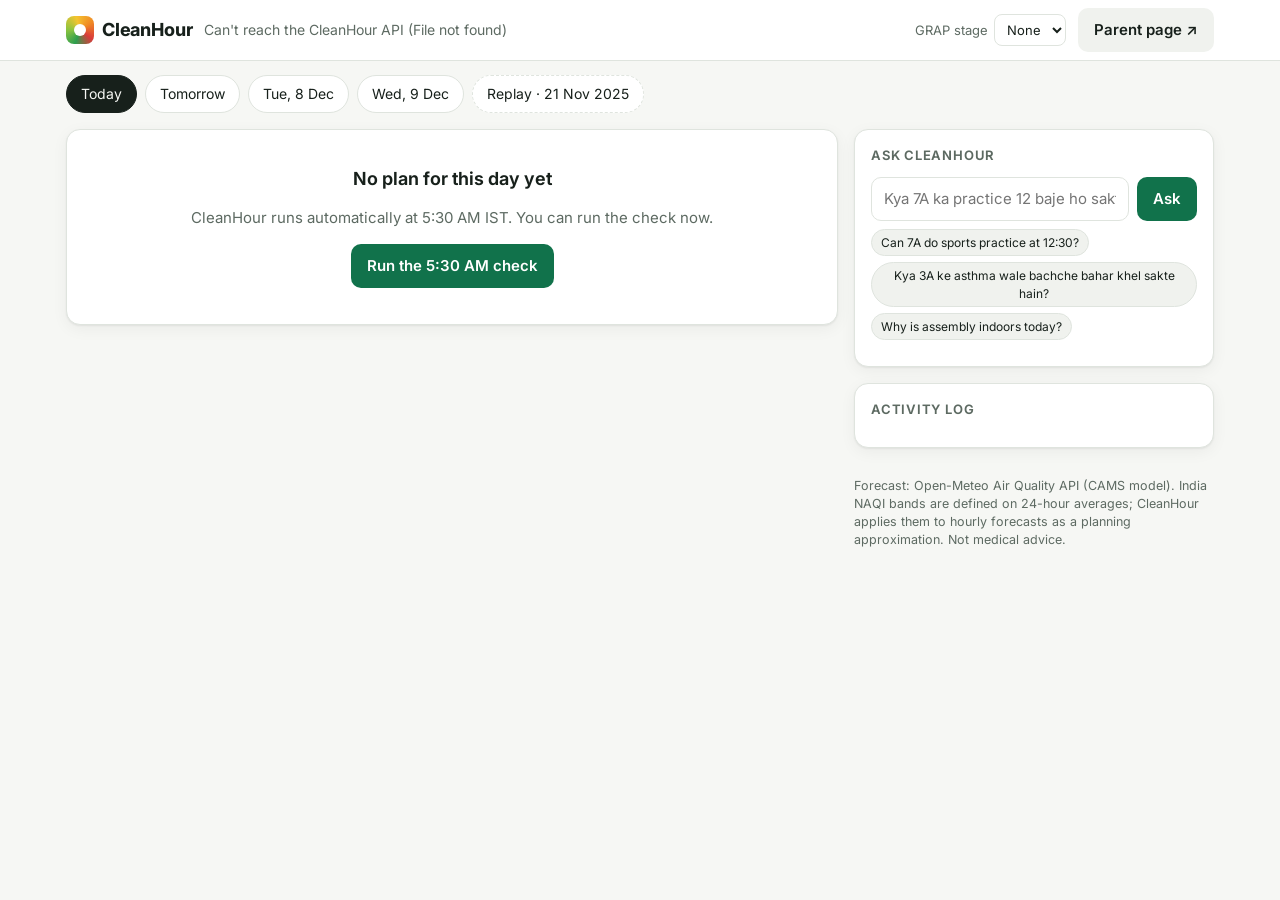
==== frontend/console.html @ 099641ad "Build CleanHour: forecast-driven school timetable planner - Optimizer moves PE into the cleanest fea" ====
<!doctype html>
<html lang="en">
<head>
  <meta charset="utf-8">
  <meta name="viewport" content="width=device-width, initial-scale=1">
  <title>CleanHour · Principal console</title>
  <meta name="description" content="CleanHour moves school outdoor time into the cleanest hour of the day.">
  <link rel="preconnect" href="https://fonts.googleapis.com">
  <link href="https://fonts.googleapis.com/css2?family=Inter:wght@400;600;700;800&family=Noto+Sans+Devanagari:wght@400;600;700&display=swap" rel="stylesheet">
  <link rel="stylesheet" href="styles.css">
  <script src="config.js"></script>
</head>
<body>
  <header class="topbar">
    <div class="wrap">
      <a class="logo" href="./"><span class="logo-mark"></span>CleanHour</a>
      <span class="school-name" id="schoolName">Loading…</span>
      <span class="spacer"></span>
      <label class="grap">GRAP stage
        <select id="grap" aria-label="GRAP stage in force">
          <option value="0">None</option><option value="1">I</option><option value="2">II</option>
          <option value="3">III</option><option value="4">IV</option>
        </select>
      </label>
      <a class="btn" id="parentLink" href="parent.html" target="_blank" rel="noopener">Parent page ↗</a>
    </div>
  </header>

  <main class="wrap">
    <nav class="days" id="days" aria-label="Choose a day"></nav>

    <div class="grid">
      <div class="stack">
        <section class="card hero" id="hero"></section>

        <section class="card" id="airCard">
          <h2>Forecast PM2.5 by period <span style="text-transform:none;letter-spacing:0">(µg/m³)</span></h2>
          <div class="strip" id="strip"></div>
          <div class="legend" id="legend"></div>
          <p class="note" id="forecastSource"></p>
        </section>

        <section class="card" id="ttCard">
          <div class="tt-head">
            <h2>Timetable</h2>
            <div class="seg" role="group" aria-label="Timetable view">
              <button id="viewBefore" aria-pressed="false">Before</button>
              <button id="viewAfter" aria-pressed="true">CleanHour plan</button>
            </div>
          </div>
          <div class="tt-scroll"><table class="tt" id="tt"></table></div>
          <p class="note">Green: PE outdoors in acceptable air · Red: outdoors in air the rules don't allow · Purple: moved indoors.</p>
        </section>

        <section class="card" id="changesCard">
          <h2>What changed and why</h2>
          <div id="changes"></div>
        </section>
      </div>

      <aside class="stack">
        <section class="card" id="approveCard">
          <h2>Today's call</h2>
          <ul class="brief" id="brief"></ul>
          <div class="tabs" role="group" aria-label="Notice language">
            <button id="langHi" aria-pressed="true">हिंदी</button>
            <button id="langEn" aria-pressed="false">English</button>
          </div>
          <div class="notice" id="notice"></div>
          <div class="src" id="noticeSrc"></div>
          <div class="actions" id="actions"></div>
        </section>

        <section class="card">
          <h2>Ask CleanHour</h2>
          <form class="ask" id="askForm">
            <input id="askInput" placeholder="Kya 7A ka practice 12 baje ho sakta hai?" autocomplete="off">
            <button class="btn primary" type="submit">Ask</button>
          </form>
          <div class="suggest" id="suggest"></div>
          <div class="answer" id="answer"></div>
        </section>

        <section class="card">
          <h2>Activity log</h2>
          <ul class="log" id="log"></ul>
        </section>

        <p class="note">Forecast: Open-Meteo Air Quality API (CAMS model). India NAQI bands are defined on 24-hour
          averages; CleanHour applies them to hourly forecasts as a planning approximation. Not medical advice.</p>
      </aside>
    </div>
  </main>
  <div class="toast hidden" id="toast" role="status"></div>
  <script src="app.js"></script>
</body>
</html>
---- frontend/styles.css ----
:root {
  --bg: #f6f7f4;
  --surface: #ffffff;
  --surface-2: #f0f2ee;
  --text: #17201b;
  --muted: #5d6a62;
  --line: #dfe4de;
  --brand: #11724b;
  --brand-ink: #ffffff;
  --accent: #0f5c3d;
  --warn: #b5470f;
  --danger: #b42318;
  --info: #2a5db0;
  --radius: 14px;
  --shadow: 0 1px 2px rgba(16, 24, 20, .06), 0 4px 16px rgba(16, 24, 20, .05);
  --font: "Inter", "Noto Sans Devanagari", system-ui, -apple-system, "Segoe UI", Roboto, sans-serif;
}

@media (prefers-color-scheme: dark) {
  :root {
    --bg: #0f1412;
    --surface: #161d1a;
    --surface-2: #1d2622;
    --text: #e8eee9;
    --muted: #9aa8a0;
    --line: #2a3530;
    --brand: #2fa774;
    --brand-ink: #06120c;
    --accent: #7fd6ac;
    --shadow: none;
  }
}

* { box-sizing: border-box; }
html, body { margin: 0; }
body { background: var(--bg); color: var(--text); font-family: var(--font); font-size: 15px; line-height: 1.45; }
a { color: var(--brand); }
button { font: inherit; cursor: pointer; }
.wrap { max-width: 1180px; margin: 0 auto; padding: 0 16px; }

/* Top bar */
.topbar { background: var(--surface); border-bottom: 1px solid var(--line); position: sticky; top: 0; z-index: 5; }
.topbar .wrap { display: flex; align-items: center; gap: 12px; min-height: 60px; flex-wrap: wrap; padding-top: 8px; padding-bottom: 8px; }
.logo { display: flex; align-items: center; gap: 8px; font-weight: 750; font-size: 18px; letter-spacing: -.01em; color: var(--text); text-decoration: none; }
.logo-mark { width: 28px; height: 28px; border-radius: 8px; background: conic-gradient(from 200deg, #2e9e4f, #8cc43f, #f4c430, #f08a24, #d93b3b, #2e9e4f); display: grid; place-items: center; }
.logo-mark::after { content: ""; width: 12px; height: 12px; background: var(--surface); border-radius: 50%; }
.school-name { color: var(--muted); font-size: 14px; }
.spacer { flex: 1; }

.grap { display: flex; align-items: center; gap: 6px; font-size: 13px; color: var(--muted); }
.grap select { font: inherit; padding: 6px 8px; border-radius: 8px; border: 1px solid var(--line); background: var(--surface); color: var(--text); }

/* Day chips */
.days { display: flex; gap: 8px; overflow-x: auto; padding: 14px 0 6px; scrollbar-width: none; }
.chip { flex: none; border: 1px solid var(--line); background: var(--surface); color: var(--text); padding: 8px 14px; border-radius: 999px; font-size: 14px; }
.chip[aria-pressed="true"] { background: var(--text); color: var(--bg); border-color: var(--text); }
.chip.replay { border-style: dashed; }

.btn { border: 0; border-radius: 10px; padding: 11px 16px; font-weight: 600; background: var(--surface-2); color: var(--text); display: inline-flex; gap: 8px; align-items: center; justify-content: center; text-decoration: none; }
.btn.primary { background: var(--brand); color: var(--brand-ink); }
.btn.whatsapp { background: #1fa855; color: #fff; }
.btn:disabled { opacity: .55; cursor: progress; }
.btn.block { width: 100%; }

/* Layout */
.grid { display: grid; grid-template-columns: minmax(0, 1fr) 360px; gap: 16px; padding: 10px 0 40px; }
@media (max-width: 920px) { .grid { grid-template-columns: minmax(0, 1fr); } }
.card { background: var(--surface); border: 1px solid var(--line); border-radius: var(--radius); box-shadow: var(--shadow); padding: 16px; }
.card h2 { font-size: 13px; text-transform: uppercase; letter-spacing: .06em; color: var(--muted); margin: 0 0 12px; font-weight: 650; }
.stack { display: grid; grid-template-columns: minmax(0, 1fr); gap: 16px; align-content: start; min-width: 0; }

/* Hero */
.hero { padding: 0; overflow: hidden; }
.hero-band { padding: 18px 18px 16px; color: #fff; display: flex; gap: 14px; align-items: center; flex-wrap: wrap; }
.hero-band .flag { width: 46px; height: 46px; border-radius: 12px; background: rgba(255,255,255,.22); display: grid; place-items: center; font-size: 24px; }
.hero-band .title { font-size: 22px; font-weight: 750; letter-spacing: -.01em; }
.hero-band .sub { opacity: .92; font-size: 14px; }
.status-pill { margin-left: auto; background: rgba(255,255,255,.2); border: 1px solid rgba(255,255,255,.35); padding: 5px 11px; border-radius: 999px; font-size: 13px; font-weight: 600; }
.metrics { display: grid; grid-template-columns: repeat(4, minmax(0, 1fr)); border-top: 1px solid var(--line); }
@media (max-width: 640px) { .metrics { grid-template-columns: repeat(2, minmax(0, 1fr)); } }
.metric { padding: 14px 16px; border-right: 1px solid var(--line); border-bottom: 1px solid var(--line); }
.metric .v { font-size: 24px; font-weight: 750; letter-spacing: -.02em; }
.metric .l { font-size: 12.5px; color: var(--muted); }
.metric .v.good { color: var(--brand); }

/* Air strip */
.strip { display: grid; grid-template-columns: repeat(10, minmax(0, 1fr)); gap: 6px; align-items: end; height: 150px; }
.bar { display: flex; flex-direction: column; justify-content: flex-end; align-items: stretch; height: 100%; text-align: center; }
.bar .fill { border-radius: 6px 6px 3px 3px; min-height: 6px; position: relative; }
.bar .val { font-size: 12px; font-weight: 650; margin-bottom: 3px; }
.bar .lbl { font-size: 11px; color: var(--muted); margin-top: 5px; line-height: 1.15; }
.legend { display: flex; flex-wrap: wrap; gap: 10px; margin-top: 12px; font-size: 12px; color: var(--muted); }
.legend span::before { content: ""; display: inline-block; width: 10px; height: 10px; border-radius: 3px; margin-right: 5px; background: var(--c); vertical-align: -1px; }

/* Timetable */
.tt-head { display: flex; align-items: center; gap: 10px; margin-bottom: 12px; flex-wrap: wrap; }
.tt-head h2 { margin: 0; }
.seg { display: inline-flex; border: 1px solid var(--line); border-radius: 10px; overflow: hidden; margin-left: auto; }
.seg button { border: 0; background: transparent; color: var(--muted); padding: 7px 12px; font-size: 13px; }
.seg button[aria-pressed="true"] { background: var(--surface-2); color: var(--text); font-weight: 650; }
.tt-scroll { overflow-x: auto; margin: 0 -16px; padding: 0 16px; }
table.tt { border-collapse: separate; border-spacing: 4px; min-width: 860px; width: 100%; }
.tt th { font-size: 11.5px; color: var(--muted); font-weight: 600; text-align: left; padding: 2px 4px; }
.tt th .pm { display: block; font-weight: 700; font-size: 11px; }
.tt td { background: var(--surface-2); border-radius: 8px; padding: 6px 7px; font-size: 12.5px; vertical-align: top; min-width: 76px; }
.tt td.cls { background: transparent; font-weight: 750; font-size: 14px; min-width: 40px; }
.tt td .t { display: block; color: var(--muted); font-size: 11px; }
.tt td.out { background: #e3f4ea; box-shadow: inset 0 0 0 1.5px #2e9e4f; }
.tt td.bad { background: #fde7e4; box-shadow: inset 0 0 0 1.5px #d93b3b; }
.tt td.indoor { background: #ece9fb; box-shadow: inset 0 0 0 1.5px #6d5bd0; }
.tt td.swapped { box-shadow: inset 0 0 0 1.5px var(--line); }
.tt td .tag { display: inline-block; margin-top: 3px; font-size: 10.5px; font-weight: 700; padding: 1px 6px; border-radius: 6px; background: var(--surface); }
@media (prefers-color-scheme: dark) {
  .tt td.out { background: #173527; }
  .tt td.bad { background: #3d1c1a; }
  .tt td.indoor { background: #2a2547; }
}

/* Changes */
.change { display: grid; grid-template-columns: 34px minmax(0, 1fr); gap: 10px; padding: 12px 0; border-top: 1px solid var(--line); }
.change:first-of-type { border-top: 0; padding-top: 0; }
.change .ic { width: 34px; height: 34px; border-radius: 10px; display: grid; place-items: center; font-size: 17px; background: var(--surface-2); }
.change .h { font-weight: 650; }
.change .d { color: var(--muted); font-size: 13.5px; }
.rules { display: flex; flex-wrap: wrap; gap: 6px; margin-top: 6px; }
.rule { font-size: 12px; padding: 3px 8px; border-radius: 6px; background: var(--surface-2); border: 1px solid var(--line); }
.rule.reg { background: #fff1e6; border-color: #f0b088; color: #8a3a0c; }
@media (prefers-color-scheme: dark) { .rule.reg { background: #3a2414; border-color: #7a4520; color: #ffc89e; } }
.skip { font-size: 12px; color: var(--muted); margin-top: 4px; }

/* Approve panel */
.brief { margin: 0 0 14px; padding-left: 18px; }
.brief li { margin: 3px 0; }
.tabs { display: flex; gap: 6px; margin-bottom: 8px; }
.tabs button { border: 1px solid var(--line); background: var(--surface); color: var(--muted); padding: 5px 10px; border-radius: 8px; font-size: 13px; }
.tabs button[aria-pressed="true"] { color: var(--text); border-color: var(--text); font-weight: 650; }
.notice { white-space: pre-wrap; background: var(--surface-2); border-radius: 10px; padding: 12px; font-size: 14px; max-height: 320px; overflow: auto; }
.src { font-size: 12px; color: var(--muted); margin: 6px 0 14px; }
.actions { display: grid; gap: 8px; }
audio { width: 100%; margin-top: 4px; }

/* Ask */
.ask { display: flex; gap: 8px; }
.ask input { flex: 1; min-width: 0; font: inherit; padding: 10px 12px; border-radius: 10px; border: 1px solid var(--line); background: var(--surface); color: var(--text); }
.answer { margin-top: 10px; font-size: 14px; white-space: pre-wrap; }
.suggest { display: flex; flex-wrap: wrap; gap: 6px; margin-top: 8px; }
.suggest button { font-size: 12px; border: 1px solid var(--line); background: var(--surface-2); color: var(--text); padding: 4px 9px; border-radius: 999px; }

/* Log */
.log { list-style: none; margin: 0; padding: 0; font-size: 13px; }
.log li { padding: 6px 0; border-top: 1px solid var(--line); }
.log li:first-child { border-top: 0; }
.log .at { color: var(--muted); font-size: 12px; }

.empty { text-align: center; padding: 36px 16px; color: var(--muted); }
.empty .big { font-size: 18px; color: var(--text); font-weight: 650; margin-bottom: 6px; }
.note { font-size: 12.5px; color: var(--muted); }
.toast { position: fixed; left: 50%; bottom: 20px; transform: translateX(-50%); background: var(--text); color: var(--bg); padding: 10px 16px; border-radius: 10px; font-size: 14px; z-index: 20; max-width: calc(100% - 32px); }
.hidden { display: none !important; }
.spin { display: inline-block; width: 14px; height: 14px; border: 2px solid currentColor; border-right-color: transparent; border-radius: 50%; animation: spin .8s linear infinite; }
@keyframes spin { to { transform: rotate(360deg); } }

/* Parent page */
.parent { max-width: 560px; margin: 0 auto; padding: 16px; }
.parent .flagcard { border-radius: 18px; color: #fff; padding: 22px 20px; }
.parent .flagcard .big { font-size: 30px; font-weight: 800; letter-spacing: -.02em; }
.parent .flagcard .mid { font-size: 16px; opacity: .95; }
.parent .flagcard .small { font-size: 13px; opacity: .9; margin-top: 8px; }
.parent select { font: inherit; padding: 10px; border-radius: 10px; border: 1px solid var(--line); width: 100%; background: var(--surface); color: var(--text); }
.myday { list-style: none; padding: 0; margin: 0; }
.myday li { display: flex; gap: 10px; padding: 9px 0; border-top: 1px solid var(--line); }
.myday li:first-child { border-top: 0; }
.myday .time { width: 74px; flex: none; font-weight: 650; }
.myday .what.moved { font-weight: 650; color: var(--brand); }
.myday .what.indoor { font-weight: 650; color: #6d5bd0; }
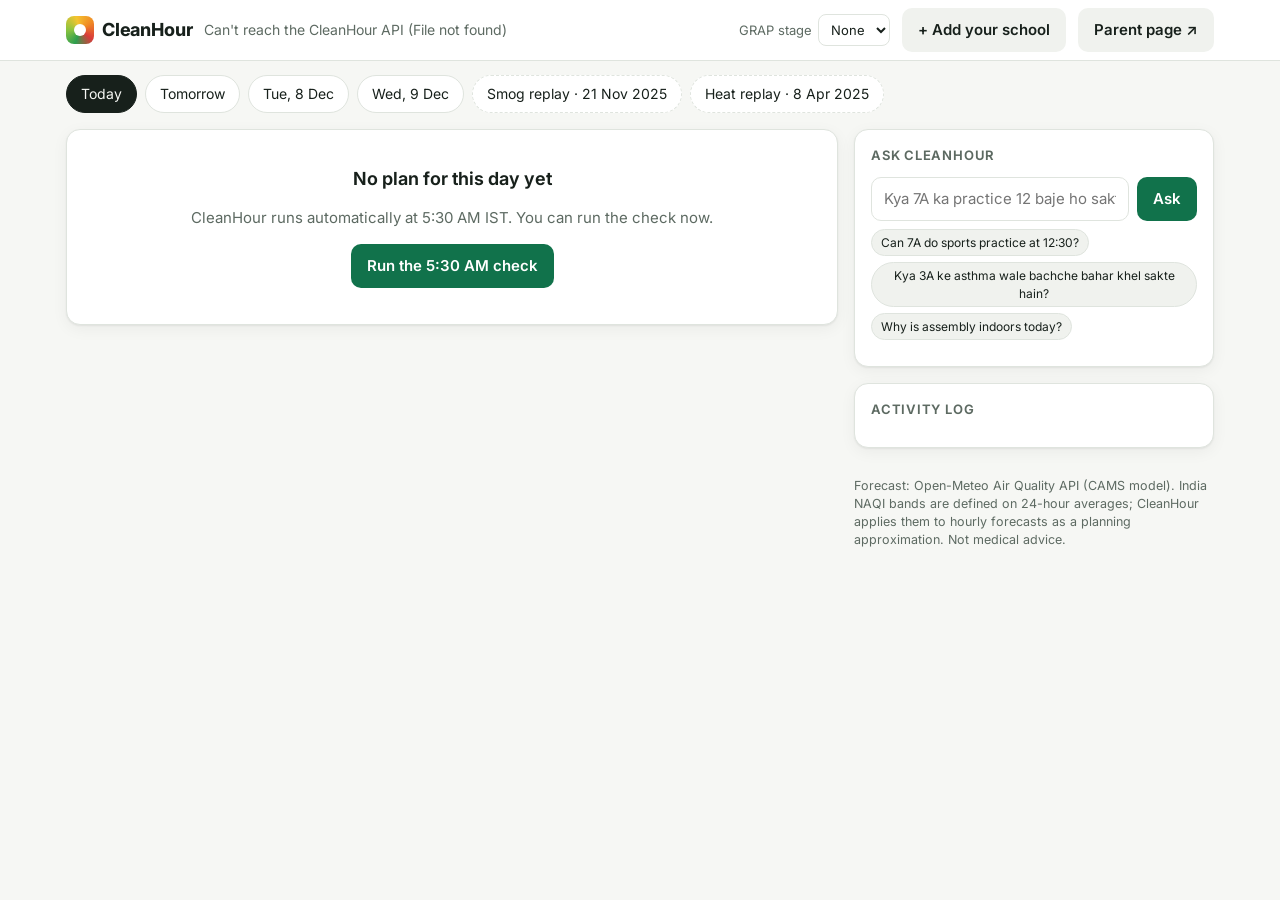
==== commit 6f4ca06c: "Add timetable-photo onboarding, README, and submission kit - POST /api/schools: a multimodal Strands" ====
--- a/frontend/console.html
+++ b/frontend/console.html
@@ -22,6 +22,7 @@
           <option value="3">III</option><option value="4">IV</option>
         </select>
       </label>
+      <a class="btn" href="onboard.html">+ Add your school</a>
       <a class="btn" id="parentLink" href="parent.html" target="_blank" rel="noopener">Parent page ↗</a>
     </div>
   </header>
--- a/frontend/styles.css
+++ b/frontend/styles.css
@@ -64,7 +64,14 @@
 
 /* Layout */
 .grid { display: grid; grid-template-columns: minmax(0, 1fr) 360px; gap: 16px; padding: 10px 0 40px; }
-@media (max-width: 920px) { .grid { grid-template-columns: minmax(0, 1fr); } }
+@media (max-width: 920px) {
+  /* Phone at 6 AM: the decision and the Approve button come right after the headline. */
+  .grid { display: flex; flex-direction: column; }
+  .grid > .stack { display: contents; }
+  #hero { order: 1; } #approveCard { order: 2; } #changesCard { order: 3; } #airCard { order: 4; }
+  #ttCard { order: 5; } .grid aside > section:not(#approveCard) { order: 6; } .grid aside > p { order: 7; }
+}
+.bar .lbl .feels { color: var(--warn); font-weight: 700; }
 .card { background: var(--surface); border: 1px solid var(--line); border-radius: var(--radius); box-shadow: var(--shadow); padding: 16px; }
 .card h2 { font-size: 13px; text-transform: uppercase; letter-spacing: .06em; color: var(--muted); margin: 0 0 12px; font-weight: 650; }
 .stack { display: grid; grid-template-columns: minmax(0, 1fr); gap: 16px; align-content: start; min-width: 0; }
@@ -173,3 +180,13 @@
 .myday .time { width: 74px; flex: none; font-weight: 650; }
 .myday .what.moved { font-weight: 650; color: var(--brand); }
 .myday .what.indoor { font-weight: 650; color: #6d5bd0; }
+
+/* Onboarding */
+.field { width: 100%; font: inherit; padding: 10px 12px; margin-top: 4px; border-radius: 10px; border: 1px solid var(--line); background: var(--surface); color: var(--text); }
+.drop { display: grid; place-items: center; gap: 10px; min-height: 150px; padding: 16px; border: 2px dashed var(--line); border-radius: var(--radius); background: var(--surface-2); cursor: pointer; text-align: center; color: var(--muted); }
+.drop:hover, .drop:focus-within { border-color: var(--brand); color: var(--text); }
+.drop input { position: absolute; width: 1px; height: 1px; opacity: 0; }
+.drop { position: relative; }
+.drop img { max-height: 260px; max-width: 100%; border-radius: 10px; }
+.btn:hover:not(:disabled) { filter: brightness(1.05); }
+.btn:focus-visible, .chip:focus-visible, .seg button:focus-visible, .tabs button:focus-visible { outline: 2px solid var(--brand); outline-offset: 2px; }
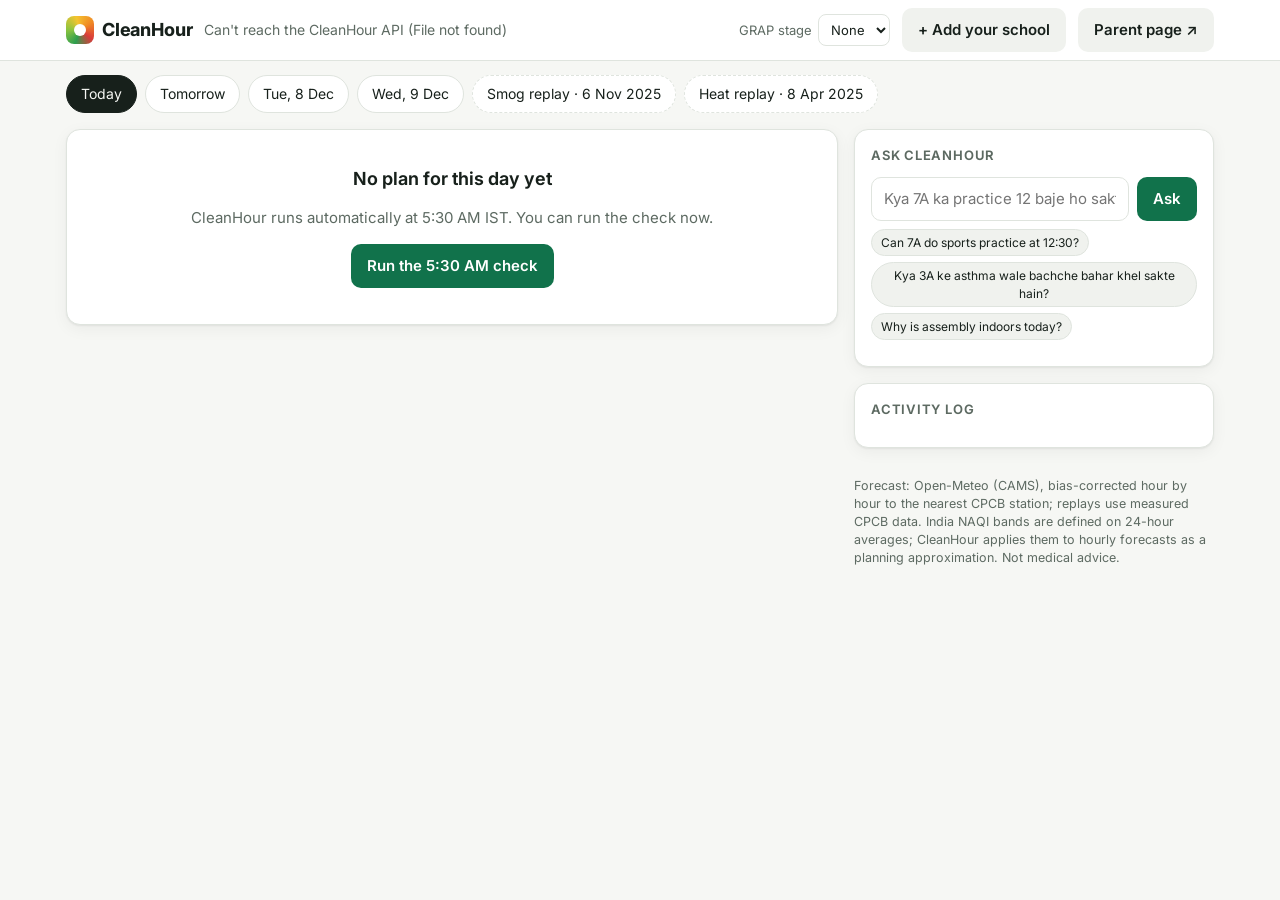
==== commit 6822050f: "Ground-truth CleanHour against CPCB station data and calibrate the forecast A judge-style review fou" ====
--- a/frontend/console.html
+++ b/frontend/console.html
@@ -87,7 +87,7 @@
           <ul class="log" id="log"></ul>
         </section>
 
-        <p class="note">Forecast: Open-Meteo Air Quality API (CAMS model). India NAQI bands are defined on 24-hour
+        <p class="note">Forecast: Open-Meteo (CAMS), bias-corrected hour by hour to the nearest CPCB station; replays use measured CPCB data. India NAQI bands are defined on 24-hour
           averages; CleanHour applies them to hourly forecasts as a planning approximation. Not medical advice.</p>
       </aside>
     </div>
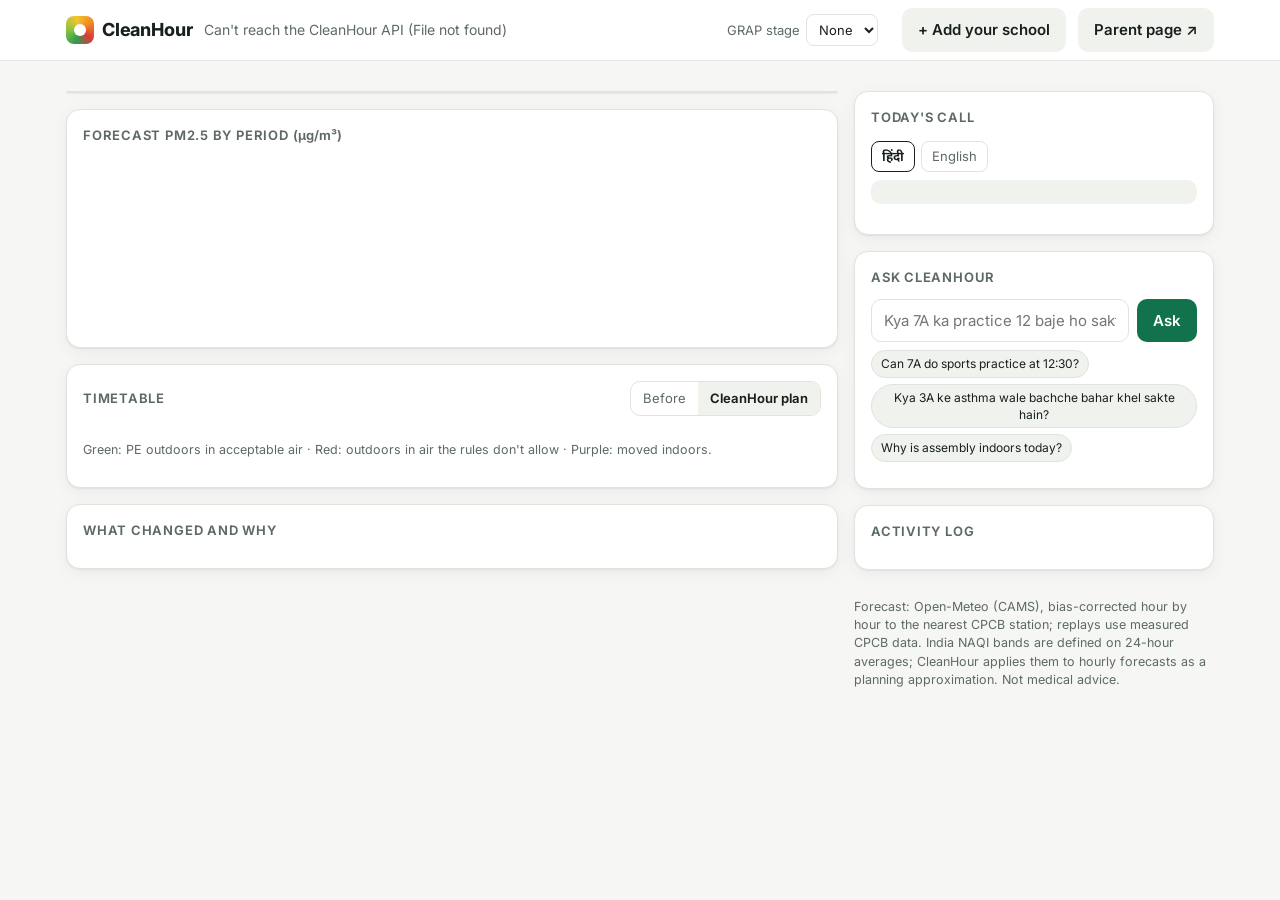
==== commit ae76b1a8: "Add staff auth: Cognito identity + Cedar staff policies - authz.cedar: principals run and approve th" ====
--- a/frontend/console.html
+++ b/frontend/console.html
@@ -9,6 +9,8 @@
   <link href="https://fonts.googleapis.com/css2?family=Inter:wght@400;600;700;800&family=Noto+Sans+Devanagari:wght@400;600;700&display=swap" rel="stylesheet">
   <link rel="stylesheet" href="styles.css">
   <script src="config.js"></script>
+  <script src="auth.js"></script>
+  <script src="staff.js"></script>
 </head>
 <body>
   <header class="topbar">
@@ -22,6 +24,7 @@
           <option value="3">III</option><option value="4">IV</option>
         </select>
       </label>
+      <span id="who" class="who"></span>
       <a class="btn" href="onboard.html">+ Add your school</a>
       <a class="btn" id="parentLink" href="parent.html" target="_blank" rel="noopener">Parent page ↗</a>
     </div>
@@ -72,6 +75,11 @@
           <div class="actions" id="actions"></div>
         </section>
 
+        <section class="card hidden" id="staffCard">
+          <h2>Staff changes</h2>
+          <div id="staff"></div>
+        </section>
+
         <section class="card">
           <h2>Ask CleanHour</h2>
           <form class="ask" id="askForm">
--- a/frontend/styles.css
+++ b/frontend/styles.css
@@ -190,3 +190,17 @@
 .drop img { max-height: 260px; max-width: 100%; border-radius: 10px; }
 .btn:hover:not(:disabled) { filter: brightness(1.05); }
 .btn:focus-visible, .chip:focus-visible, .seg button:focus-visible, .tabs button:focus-visible { outline: 2px solid var(--brand); outline-offset: 2px; }
+
+/* Staff sign-in and roles */
+.auth-backdrop { position: fixed; inset: 0; z-index: 40; display: grid; place-items: center; padding: 16px; background: rgba(10, 14, 12, .55); }
+.auth-card { width: min(420px, 100%); display: grid; gap: 10px; }
+.auth-card h2 { margin: 0; }
+.auth-error { color: var(--danger); min-height: 1.2em; margin: 0; font-size: 13px; }
+.who { display: inline-flex; align-items: center; gap: 8px; font-size: 13px; color: var(--muted); }
+.role-note { background: var(--surface-2); border-radius: 10px; padding: 10px 12px; }
+.staff { padding: 10px 0; border-top: 1px solid var(--line); }
+.staff:first-of-type { border-top: 0; }
+.staff .h { font-weight: 650; }
+.staff ul { margin: 4px 0 0; padding-left: 18px; font-size: 13.5px; color: var(--muted); }
+.staff li.moved { color: var(--text); }
+.staff-mine { background: var(--surface-2); border-radius: 10px; padding: 10px 12px; border-top: 0; }
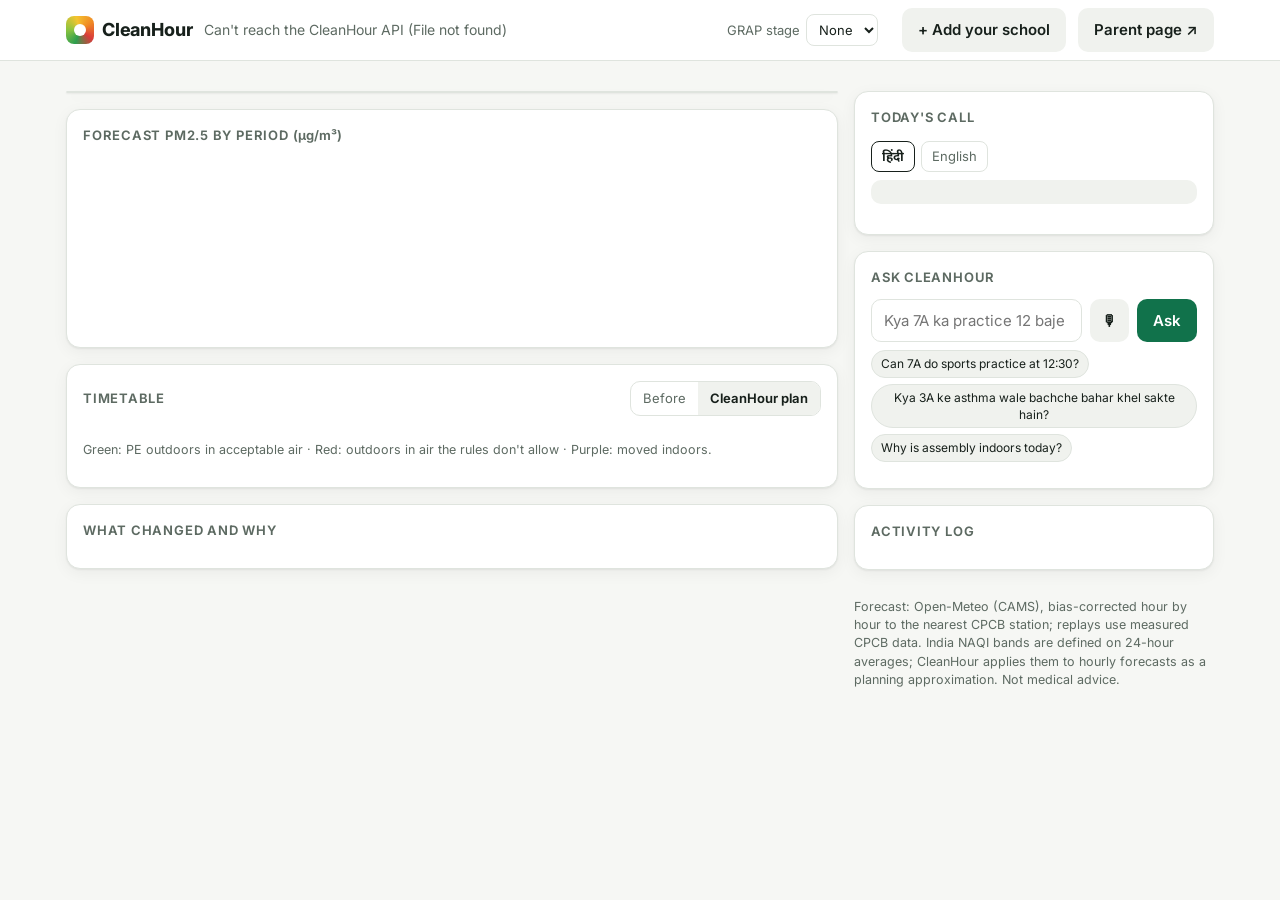
==== commit 27f26f88: "Add voice questions and mid-day re-checks that only tighten - Ask by voice (browser hi-IN speech rec" ====
--- a/frontend/console.html
+++ b/frontend/console.html
@@ -11,6 +11,8 @@
   <script src="config.js"></script>
   <script src="auth.js"></script>
   <script src="staff.js"></script>
+  <script src="voice-ui.js"></script>
+  <script src="updates.js"></script>
 </head>
 <body>
   <header class="topbar">
@@ -75,6 +77,8 @@
           <div class="actions" id="actions"></div>
         </section>
 
+        <section class="card hidden" id="updatesCard"></section>
+
         <section class="card hidden" id="staffCard">
           <h2>Staff changes</h2>
           <div id="staff"></div>
--- a/frontend/styles.css
+++ b/frontend/styles.css
@@ -204,3 +204,8 @@
 .staff ul { margin: 4px 0 0; padding-left: 18px; font-size: 13.5px; color: var(--muted); }
 .staff li.moved { color: var(--text); }
 .staff-mine { background: var(--surface-2); border-radius: 10px; padding: 10px 12px; border-top: 0; }
+.btn.mic { padding: 10px 12px; }
+.btn.mic.listening { background: var(--danger); color: #fff; }
+.update { background: #fff4e5; border: 1px solid #f3c27a; color: #5a3200; border-radius: 12px; padding: 10px 12px; margin-bottom: 8px; font-size: 14px; }
+.update .note { color: #7a4a10; }
+@media (prefers-color-scheme: dark) { .update { background: #3a2a12; border-color: #7a5520; color: #ffe2b8; } .update .note { color: #f0c98e; } }
